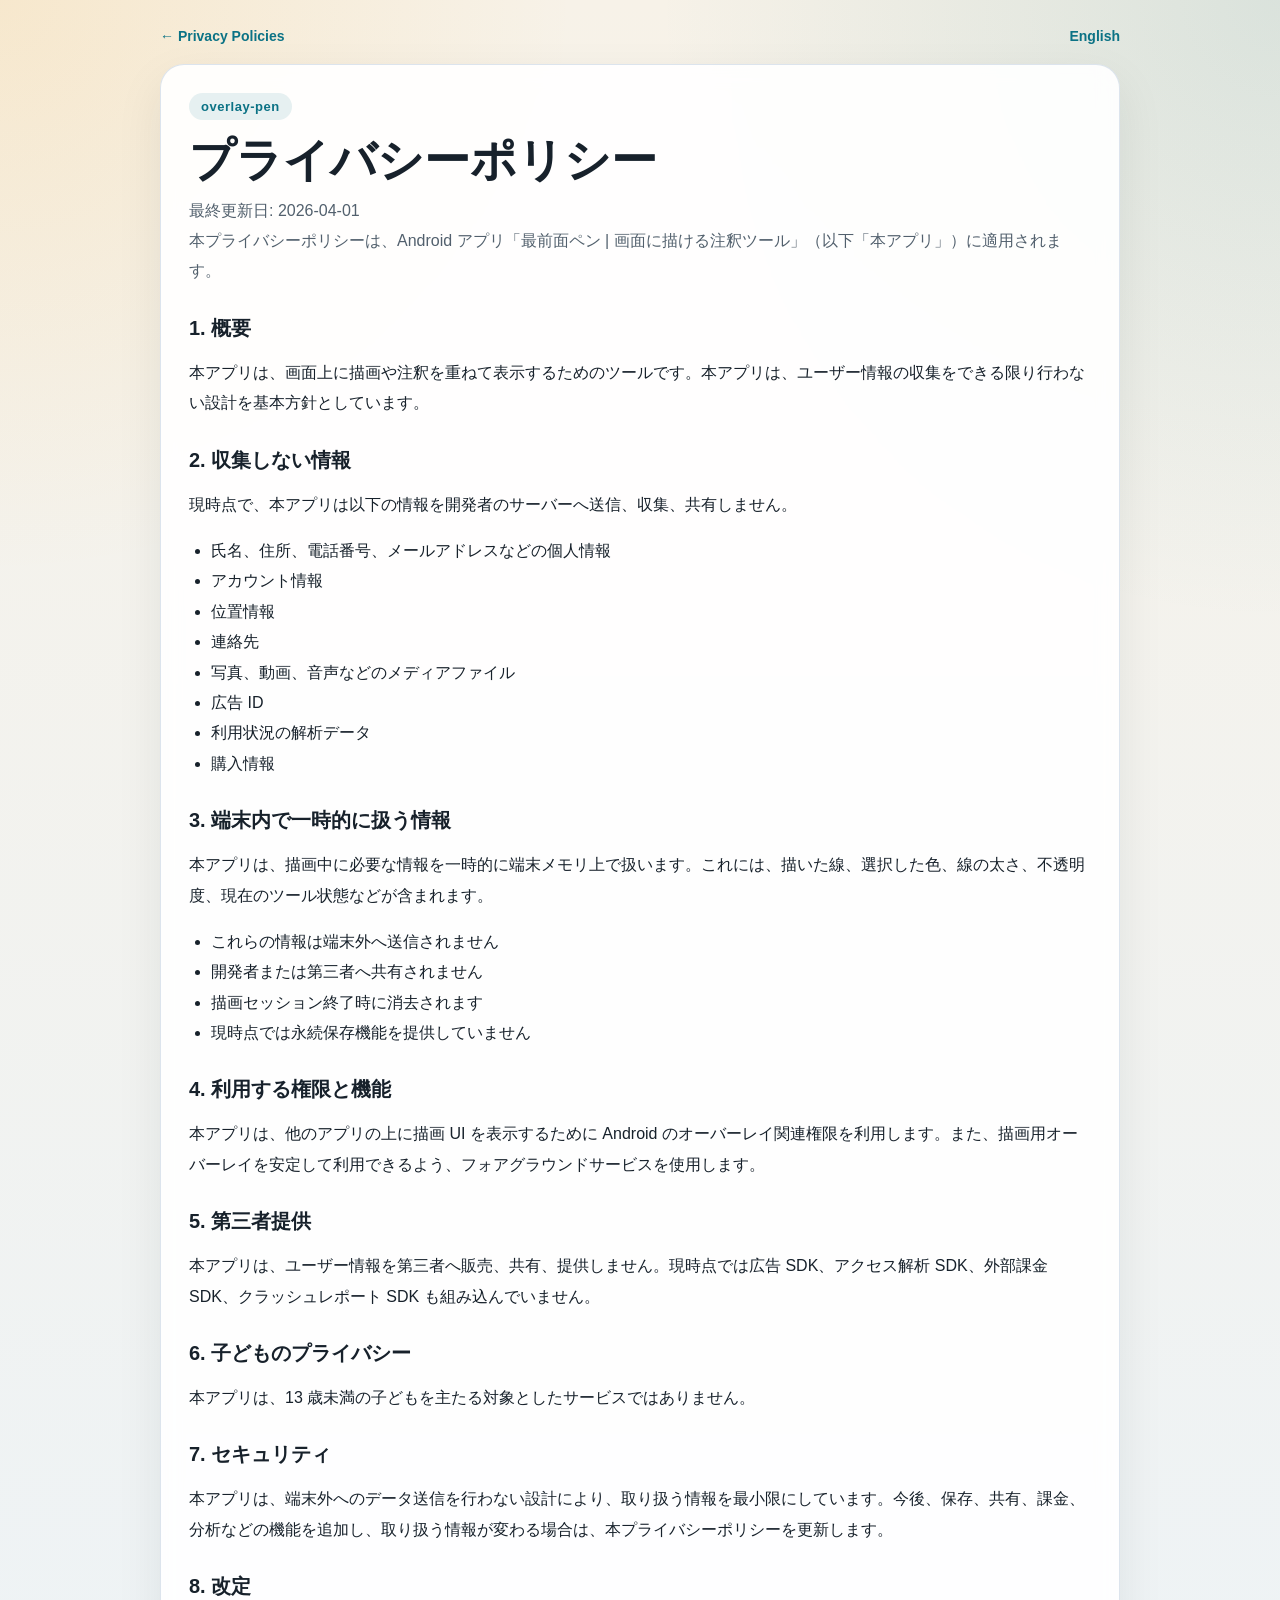
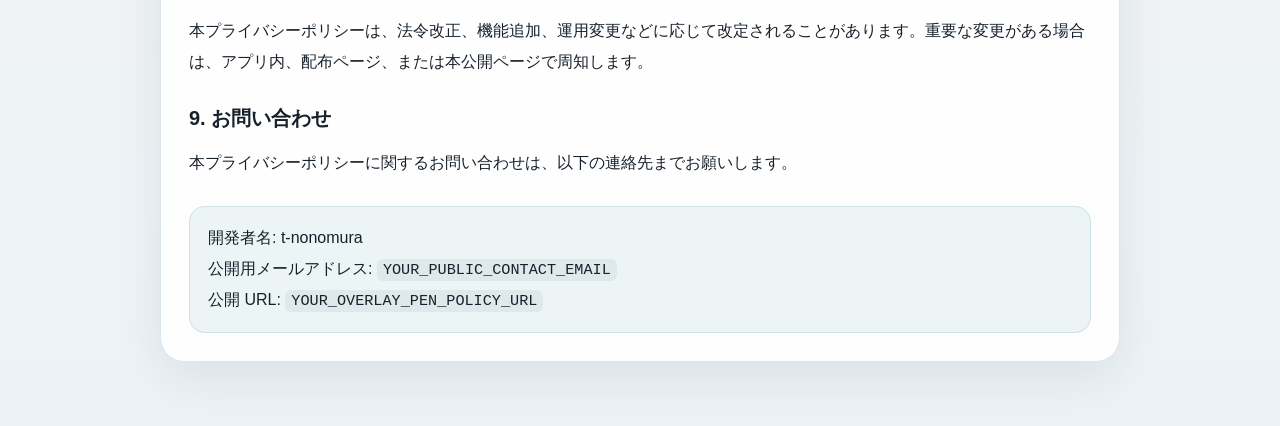
==== overlay-pen/index.html @ a671a62e "Add privacy policy pages" ====
<!doctype html>
<html lang="ja">
<head>
  <meta charset="utf-8">
  <meta name="viewport" content="width=device-width, initial-scale=1">
  <title>プライバシーポリシー | 最前面ペン</title>
  <meta name="description" content="最前面ペンのプライバシーポリシーです。">
  <meta name="theme-color" content="#0b7285">
  <link rel="stylesheet" href="../assets/site.css">
  <link rel="alternate" hreflang="ja" href="./">
  <link rel="alternate" hreflang="en" href="./en/">
</head>
<body>
  <main>
    <div class="topbar">
      <a href="../">← Privacy Policies</a>
      <a href="./en/">English</a>
    </div>

    <section class="panel">
      <div class="eyebrow">overlay-pen</div>
      <h1>プライバシーポリシー</h1>
      <p class="lead">最終更新日: 2026-04-01<br>本プライバシーポリシーは、Android アプリ「最前面ペン | 画面に描ける注釈ツール」（以下「本アプリ」）に適用されます。</p>

      <h2>1. 概要</h2>
      <p>本アプリは、画面上に描画や注釈を重ねて表示するためのツールです。本アプリは、ユーザー情報の収集をできる限り行わない設計を基本方針としています。</p>

      <h2>2. 収集しない情報</h2>
      <p>現時点で、本アプリは以下の情報を開発者のサーバーへ送信、収集、共有しません。</p>
      <ul>
        <li>氏名、住所、電話番号、メールアドレスなどの個人情報</li>
        <li>アカウント情報</li>
        <li>位置情報</li>
        <li>連絡先</li>
        <li>写真、動画、音声などのメディアファイル</li>
        <li>広告 ID</li>
        <li>利用状況の解析データ</li>
        <li>購入情報</li>
      </ul>

      <h2>3. 端末内で一時的に扱う情報</h2>
      <p>本アプリは、描画中に必要な情報を一時的に端末メモリ上で扱います。これには、描いた線、選択した色、線の太さ、不透明度、現在のツール状態などが含まれます。</p>
      <ul>
        <li>これらの情報は端末外へ送信されません</li>
        <li>開発者または第三者へ共有されません</li>
        <li>描画セッション終了時に消去されます</li>
        <li>現時点では永続保存機能を提供していません</li>
      </ul>

      <h2>4. 利用する権限と機能</h2>
      <p>本アプリは、他のアプリの上に描画 UI を表示するために Android のオーバーレイ関連権限を利用します。また、描画用オーバーレイを安定して利用できるよう、フォアグラウンドサービスを使用します。</p>

      <h2>5. 第三者提供</h2>
      <p>本アプリは、ユーザー情報を第三者へ販売、共有、提供しません。現時点では広告 SDK、アクセス解析 SDK、外部課金 SDK、クラッシュレポート SDK も組み込んでいません。</p>

      <h2>6. 子どものプライバシー</h2>
      <p>本アプリは、13 歳未満の子どもを主たる対象としたサービスではありません。</p>

      <h2>7. セキュリティ</h2>
      <p>本アプリは、端末外へのデータ送信を行わない設計により、取り扱う情報を最小限にしています。今後、保存、共有、課金、分析などの機能を追加し、取り扱う情報が変わる場合は、本プライバシーポリシーを更新します。</p>

      <h2>8. 改定</h2>
      <p>本プライバシーポリシーは、法令改正、機能追加、運用変更などに応じて改定されることがあります。重要な変更がある場合は、アプリ内、配布ページ、または本公開ページで周知します。</p>

      <h2>9. お問い合わせ</h2>
      <p>本プライバシーポリシーに関するお問い合わせは、以下の連絡先までお願いします。</p>

      <div class="contact-box">
        <p>開発者名: t-nonomura</p>
        <p>公開用メールアドレス: <code>YOUR_PUBLIC_CONTACT_EMAIL</code></p>
        <p>公開 URL: <code>YOUR_OVERLAY_PEN_POLICY_URL</code></p>
      </div>
    </section>
  </main>
</body>
</html>
---- assets/site.css ----
:root {
  color-scheme: light;
  --bg-top: #f7f2e8;
  --bg-bottom: #ecf3f8;
  --panel: rgba(255, 255, 255, 0.92);
  --text: #17212b;
  --muted: #52606d;
  --line: #d9e2ec;
  --accent: #0b7285;
  --accent-strong: #095c6b;
  --tag-bg: rgba(11, 114, 133, 0.1);
  --shadow: 0 18px 48px rgba(23, 33, 43, 0.08);
}

* {
  box-sizing: border-box;
}

body {
  margin: 0;
  min-height: 100vh;
  color: var(--text);
  font-family: "Segoe UI", "Hiragino Sans", "Yu Gothic UI", sans-serif;
  background:
    radial-gradient(circle at top left, rgba(245, 158, 11, 0.12), transparent 24%),
    radial-gradient(circle at top right, rgba(11, 114, 133, 0.12), transparent 26%),
    linear-gradient(180deg, var(--bg-top) 0%, var(--bg-bottom) 100%);
}

a {
  color: var(--accent);
}

a:hover {
  color: var(--accent-strong);
}

main {
  width: min(960px, calc(100% - 32px));
  margin: 0 auto;
  padding: 28px 0 64px;
}

.topbar {
  display: flex;
  justify-content: space-between;
  align-items: center;
  gap: 12px;
  margin-bottom: 20px;
  color: var(--muted);
  font-size: 14px;
}

.topbar a {
  text-decoration: none;
  font-weight: 600;
}

.panel {
  background: var(--panel);
  border: 1px solid rgba(217, 226, 236, 0.9);
  border-radius: 24px;
  padding: 28px;
  box-shadow: var(--shadow);
  backdrop-filter: blur(10px);
}

.eyebrow {
  display: inline-block;
  padding: 6px 12px;
  border-radius: 999px;
  background: var(--tag-bg);
  color: var(--accent);
  font-size: 13px;
  font-weight: 700;
  letter-spacing: 0.04em;
}

h1 {
  margin: 16px 0 10px;
  font-size: clamp(32px, 4.6vw, 46px);
  line-height: 1.08;
}

h2 {
  margin: 28px 0 10px;
  font-size: 20px;
}

p,
li {
  line-height: 1.9;
}

.lead {
  margin: 0 0 22px;
  color: var(--muted);
}

.cards {
  display: grid;
  grid-template-columns: repeat(auto-fit, minmax(240px, 1fr));
  gap: 14px;
  margin-top: 24px;
}

.card {
  display: block;
  padding: 18px;
  border-radius: 18px;
  border: 1px solid var(--line);
  background: rgba(255, 255, 255, 0.88);
  text-decoration: none;
  color: inherit;
  transition: transform 120ms ease, border-color 120ms ease, box-shadow 120ms ease;
}

.card:hover {
  transform: translateY(-2px);
  border-color: rgba(11, 114, 133, 0.35);
  box-shadow: 0 10px 24px rgba(24, 33, 47, 0.08);
}

.card strong {
  display: block;
  margin-bottom: 6px;
  font-size: 18px;
}

.card span {
  color: var(--muted);
  font-size: 14px;
  line-height: 1.7;
}

ul {
  margin: 10px 0 0;
  padding-left: 22px;
}

code {
  font-family: Consolas, "Courier New", monospace;
  font-size: 0.95em;
  background: rgba(16, 42, 67, 0.06);
  padding: 2px 6px;
  border-radius: 6px;
}

.contact-box,
.note {
  margin-top: 28px;
  padding: 16px 18px;
  border-radius: 16px;
  border: 1px solid rgba(11, 114, 133, 0.14);
  background: rgba(11, 114, 133, 0.07);
}

.contact-box p,
.note p,
.meta {
  margin: 0;
}

.meta {
  margin-top: 18px;
  font-size: 13px;
  color: var(--muted);
}

@media (max-width: 640px) {
  main {
    width: min(100%, calc(100% - 20px));
    padding: 18px 0 36px;
  }

  .panel {
    padding: 20px;
    border-radius: 20px;
  }

  .topbar {
    align-items: flex-start;
    flex-direction: column;
  }
}
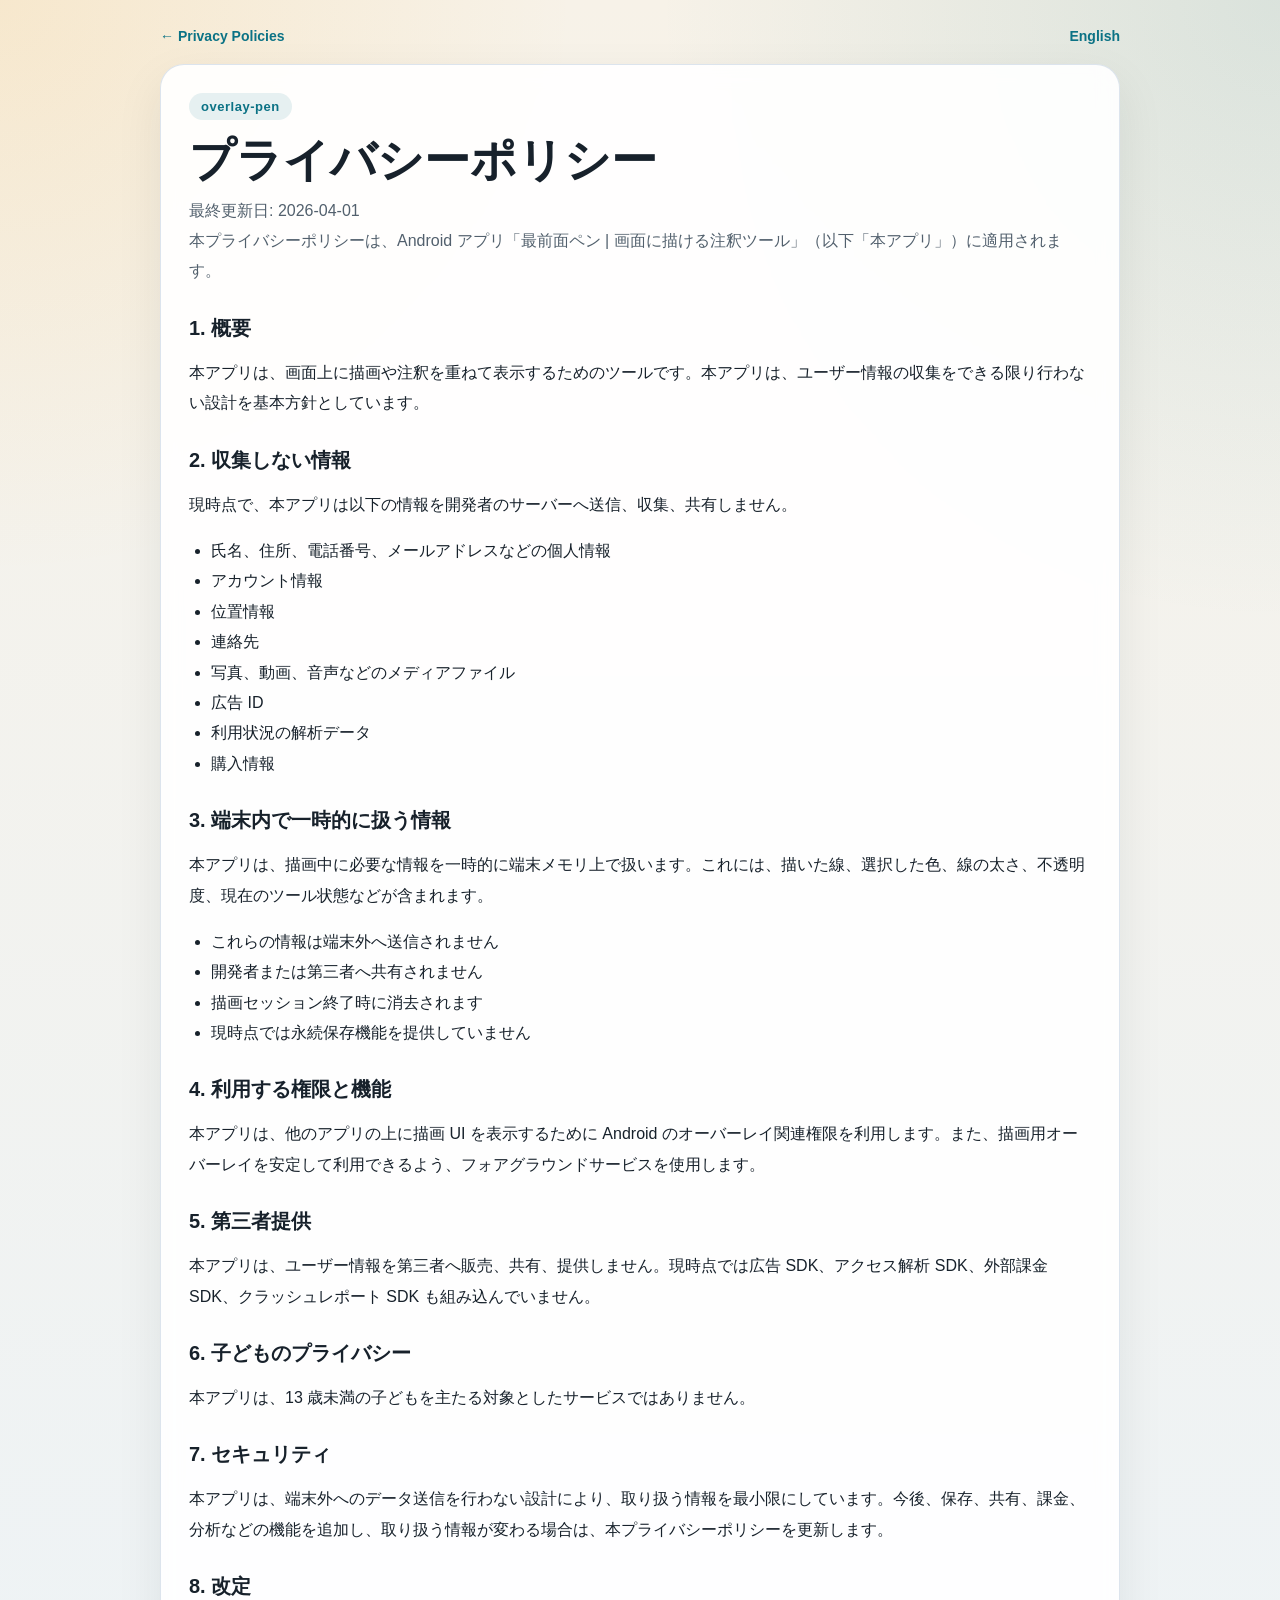
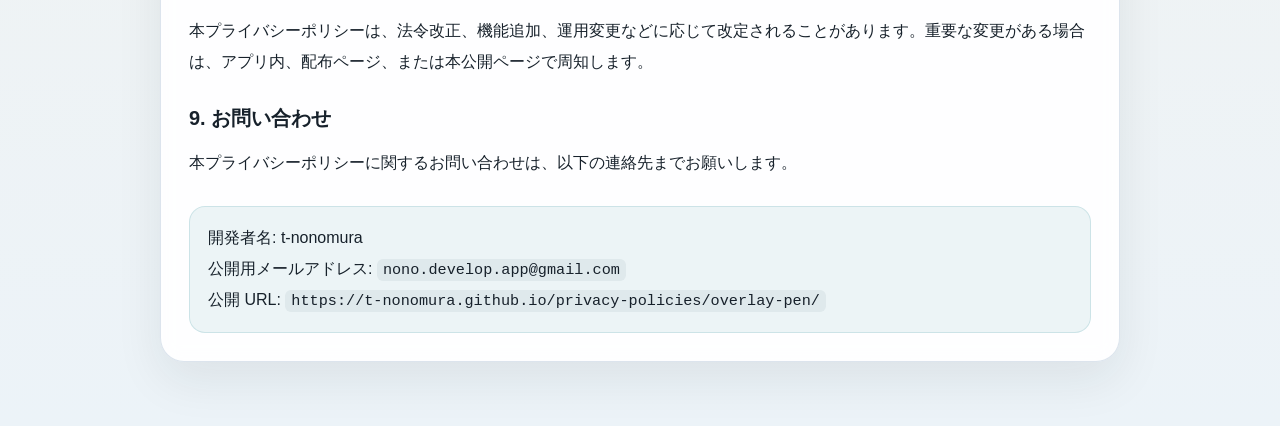
==== commit 5b1e94e5: "Update overlay-pen policy contact details" ====
--- a/overlay-pen/index.html
+++ b/overlay-pen/index.html
@@ -67,11 +67,10 @@
 
       <div class="contact-box">
         <p>開発者名: t-nonomura</p>
-        <p>公開用メールアドレス: <code>YOUR_PUBLIC_CONTACT_EMAIL</code></p>
-        <p>公開 URL: <code>YOUR_OVERLAY_PEN_POLICY_URL</code></p>
+        <p>公開用メールアドレス: <code>nono.develop.app@gmail.com</code></p>
+        <p>公開 URL: <code>https://t-nonomura.github.io/privacy-policies/overlay-pen/</code></p>
       </div>
     </section>
   </main>
 </body>
 </html>
-
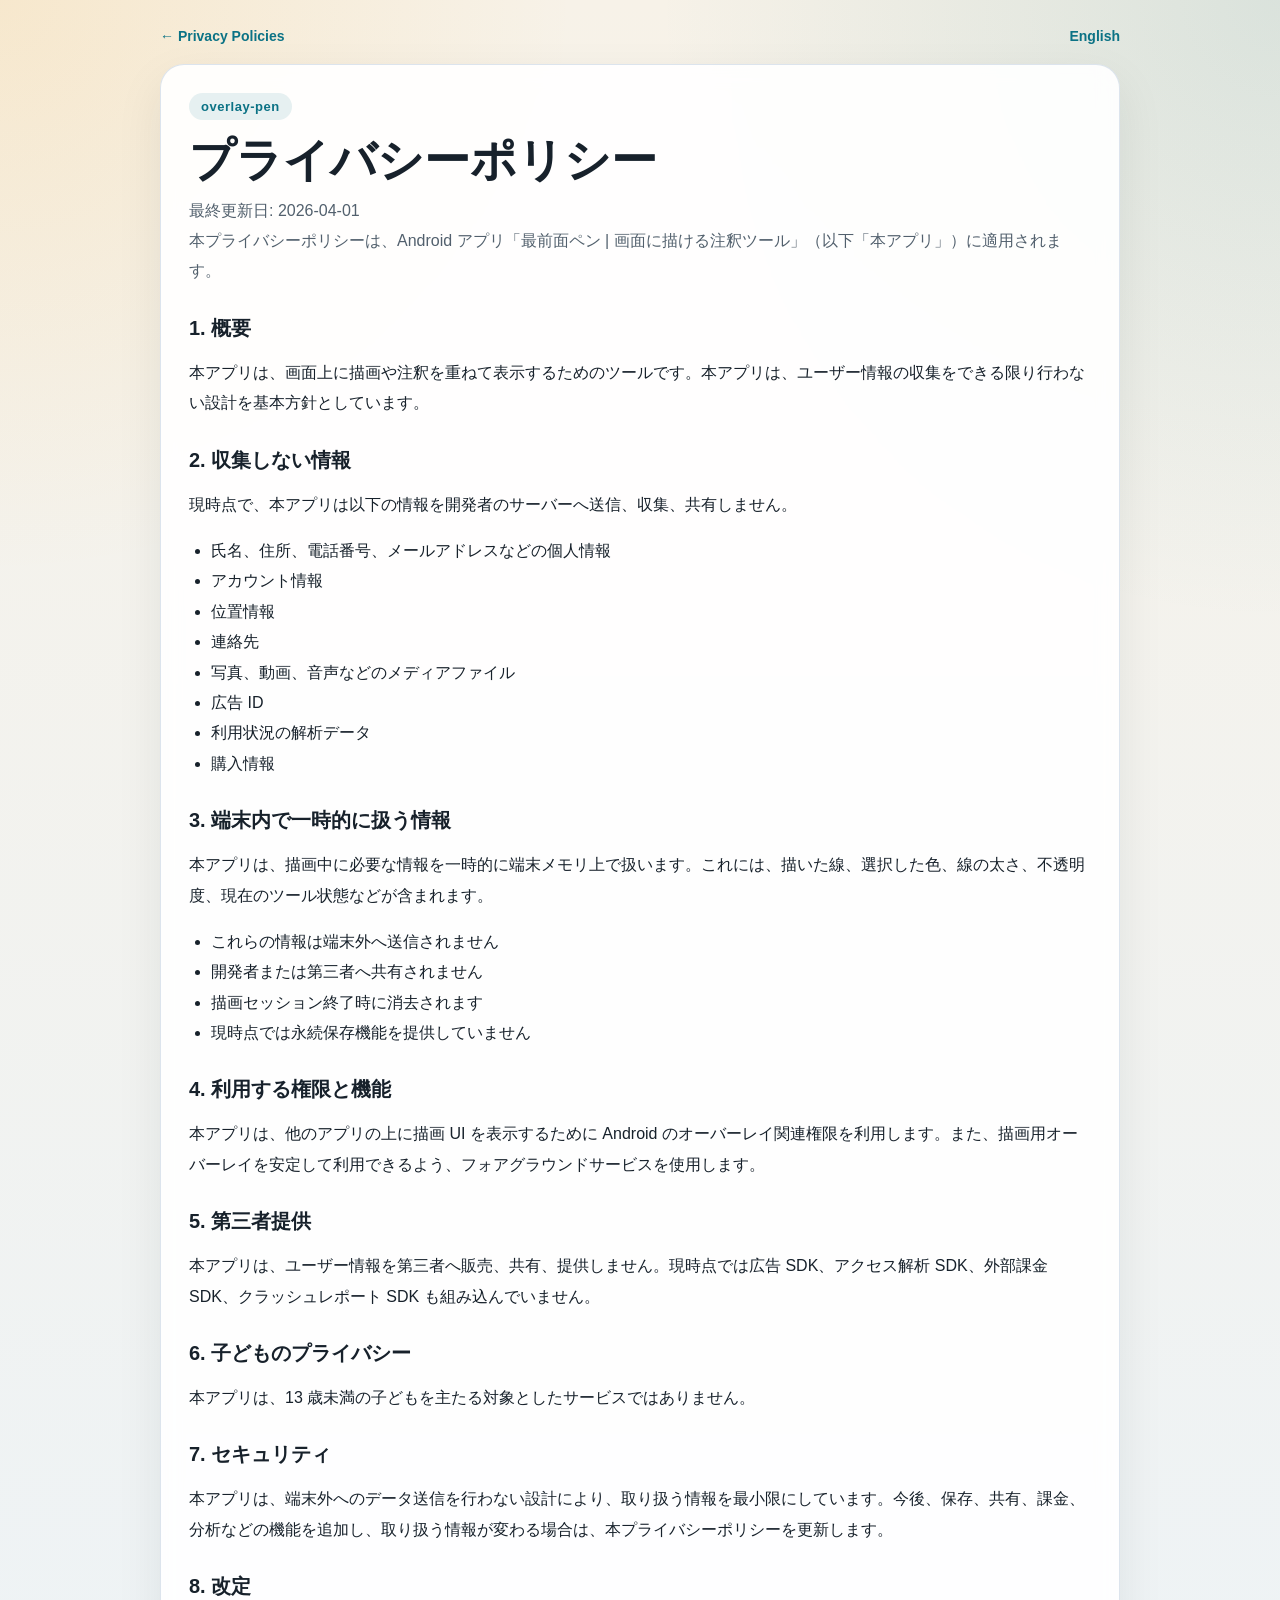
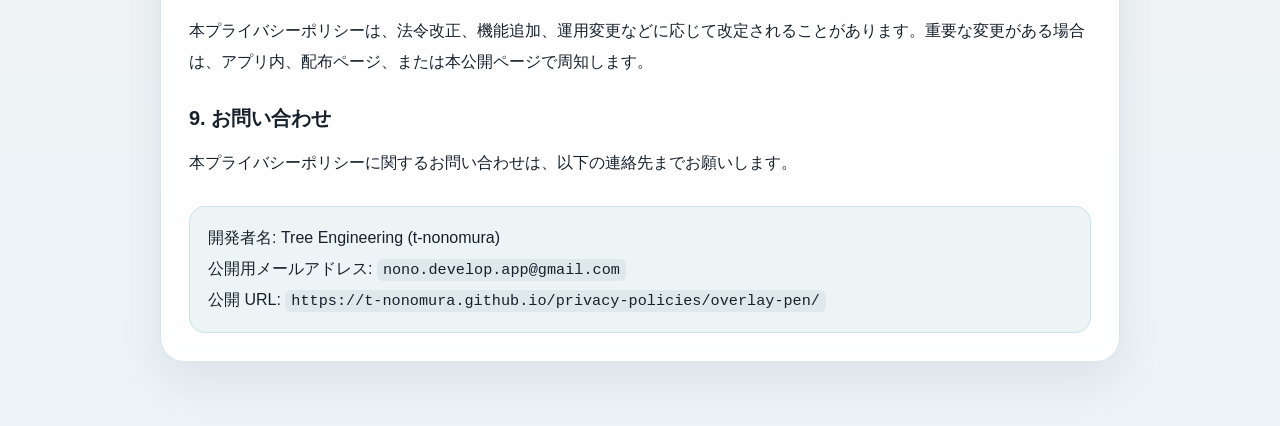
==== commit 9ce24c41: "Update developer display name" ====
--- a/overlay-pen/index.html
+++ b/overlay-pen/index.html
@@ -66,7 +66,7 @@
       <p>本プライバシーポリシーに関するお問い合わせは、以下の連絡先までお願いします。</p>
 
       <div class="contact-box">
-        <p>開発者名: t-nonomura</p>
+        <p>開発者名: Tree Engineering (t-nonomura)</p>
         <p>公開用メールアドレス: <code>nono.develop.app@gmail.com</code></p>
         <p>公開 URL: <code>https://t-nonomura.github.io/privacy-policies/overlay-pen/</code></p>
       </div>
